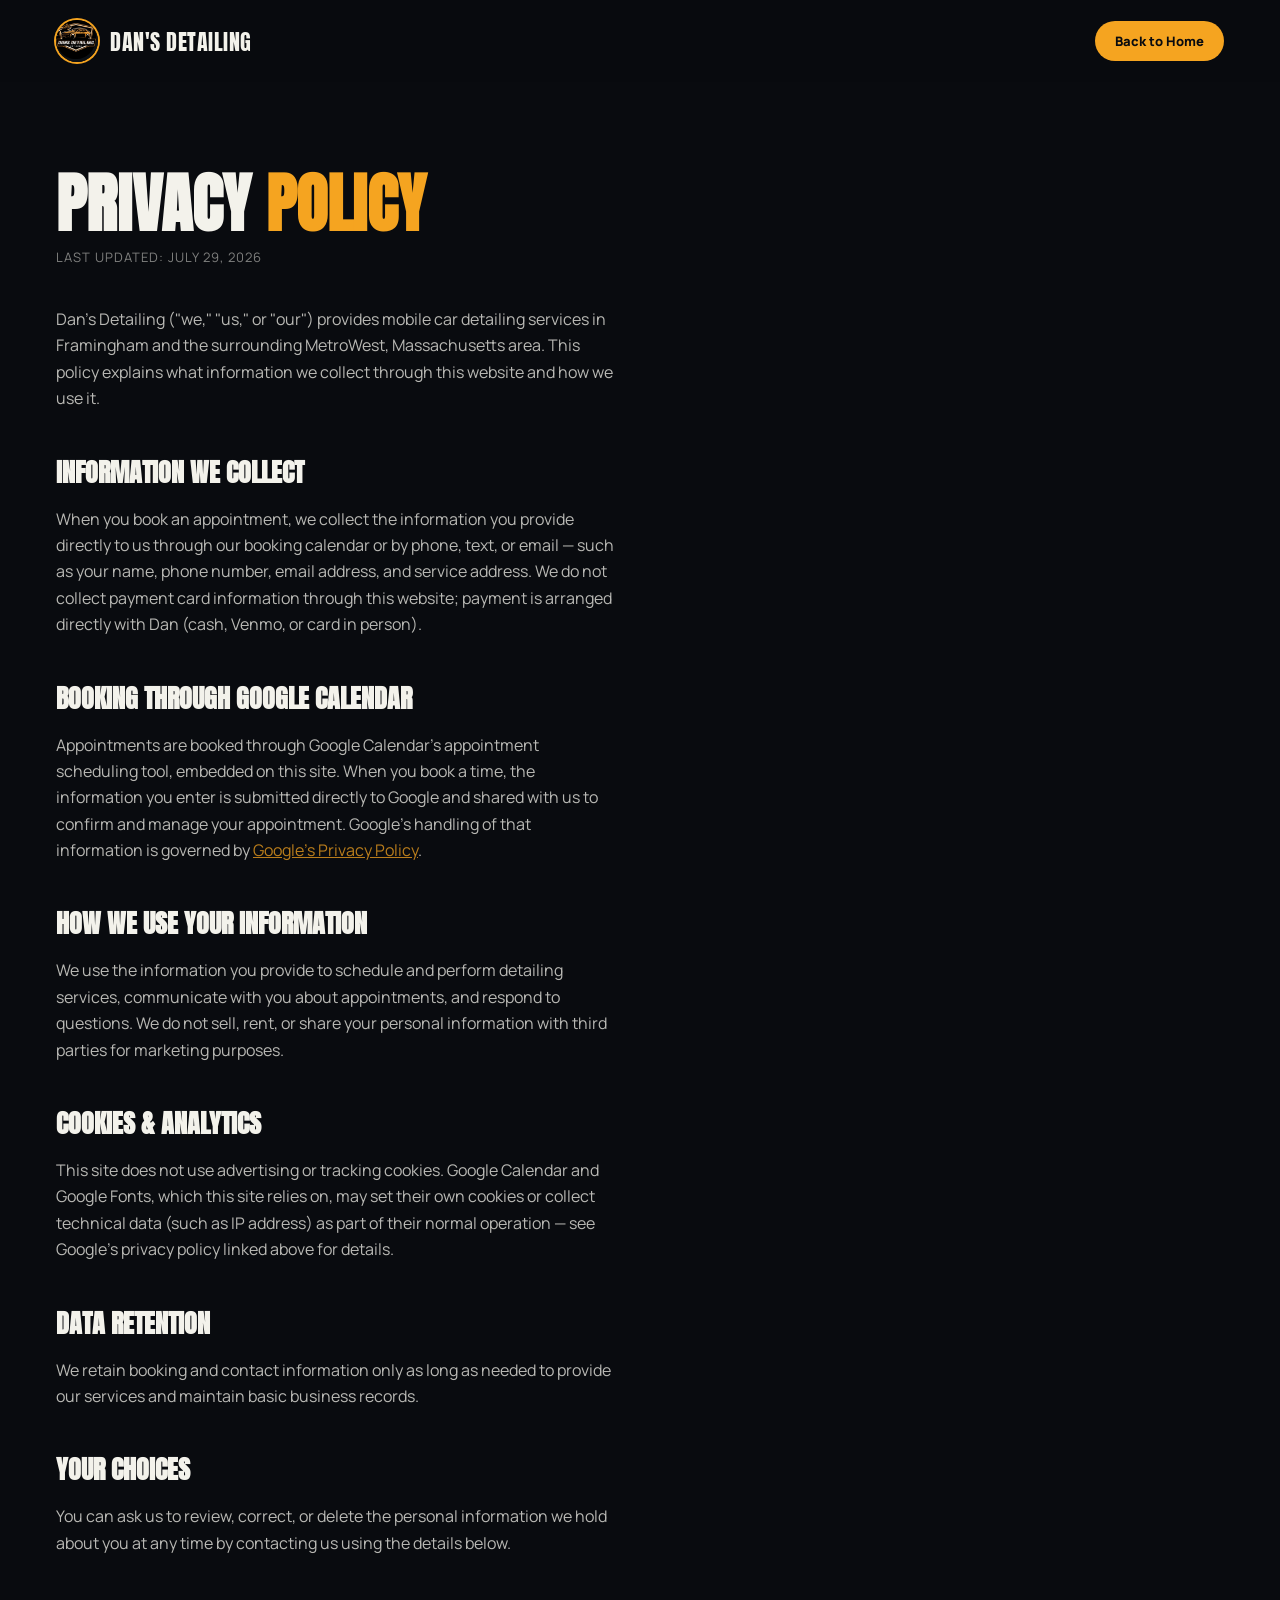
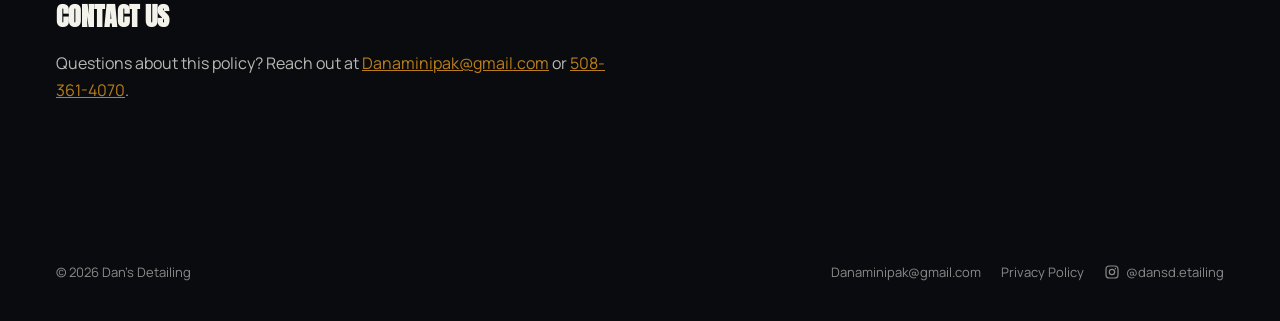
==== privacy.html @ c10e2617 "Add Instagram icon to footer and a privacy policy page Footer now shows an Instagram glyph next to t" ====
<!DOCTYPE html>
<html lang="en">
<head>
<meta charset="utf-8">
<meta name="viewport" content="width=device-width, initial-scale=1">
<title>Privacy Policy | Dan's Detailing</title>
<meta name="description" content="Privacy policy for Dan's Detailing, mobile car detailing in Framingham and MetroWest, MA.">
<link rel="icon" href="assets/dans-detailing-logo.png">
<link rel="preconnect" href="https://fonts.googleapis.com">
<link rel="preconnect" href="https://fonts.gstatic.com" crossorigin>
<link href="https://fonts.googleapis.com/css2?family=Anton&family=Manrope:wght@400;500;600;700;800&display=swap" rel="stylesheet">
<link rel="stylesheet" href="styles.css">
</head>
<body>

<nav class="nav">
  <div class="brand">
    <a href="index.html" style="display:flex;align-items:center;gap:12px;">
      <img src="assets/dans-detailing-logo.png" alt="Dan's Detailing logo" class="brand-logo">
      <span class="brand-name">Dan's Detailing</span>
    </a>
  </div>
  <a href="index.html" class="nav-phone">Back to Home</a>
</nav>

<section class="legal">
  <h1 class="legal-title">Privacy <span class="accent">Policy</span></h1>
  <p class="legal-updated">Last updated: July 29, 2026</p>

  <p class="body-copy">Dan's Detailing ("we," "us," or "our") provides mobile car detailing services in Framingham and the surrounding MetroWest, Massachusetts area. This policy explains what information we collect through this website and how we use it.</p>

  <h2 class="legal-heading">Information We Collect</h2>
  <p class="body-copy">When you book an appointment, we collect the information you provide directly to us through our booking calendar or by phone, text, or email — such as your name, phone number, email address, and service address. We do not collect payment card information through this website; payment is arranged directly with Dan (cash, Venmo, or card in person).</p>

  <h2 class="legal-heading">Booking Through Google Calendar</h2>
  <p class="body-copy">Appointments are booked through Google Calendar's appointment scheduling tool, embedded on this site. When you book a time, the information you enter is submitted directly to Google and shared with us to confirm and manage your appointment. Google's handling of that information is governed by <a href="https://policies.google.com/privacy" target="_blank" rel="noopener">Google's Privacy Policy</a>.</p>

  <h2 class="legal-heading">How We Use Your Information</h2>
  <p class="body-copy">We use the information you provide to schedule and perform detailing services, communicate with you about appointments, and respond to questions. We do not sell, rent, or share your personal information with third parties for marketing purposes.</p>

  <h2 class="legal-heading">Cookies &amp; Analytics</h2>
  <p class="body-copy">This site does not use advertising or tracking cookies. Google Calendar and Google Fonts, which this site relies on, may set their own cookies or collect technical data (such as IP address) as part of their normal operation — see Google's privacy policy linked above for details.</p>

  <h2 class="legal-heading">Data Retention</h2>
  <p class="body-copy">We retain booking and contact information only as long as needed to provide our services and maintain basic business records.</p>

  <h2 class="legal-heading">Your Choices</h2>
  <p class="body-copy">You can ask us to review, correct, or delete the personal information we hold about you at any time by contacting us using the details below.</p>

  <h2 class="legal-heading">Contact Us</h2>
  <p class="body-copy">Questions about this policy? Reach out at <a href="mailto:Danaminipak@gmail.com">Danaminipak@gmail.com</a> or <a href="tel:5083614070">508-361-4070</a>.</p>
</section>

<footer class="footer">
  <div>© 2026 Dan's Detailing</div>
  <div class="footer-links">
    <a href="mailto:Danaminipak@gmail.com">Danaminipak@gmail.com</a>
    <a href="privacy.html">Privacy Policy</a>
    <a href="https://www.instagram.com/dansd.etailing/" target="_blank" rel="noopener" class="ig-link">
      <svg class="ig-icon" viewBox="0 0 24 24" fill="none" stroke="currentColor" stroke-width="1.8" aria-hidden="true">
        <rect x="3" y="3" width="18" height="18" rx="5"/>
        <circle cx="12" cy="12" r="4"/>
        <circle cx="17.2" cy="6.8" r="1" fill="currentColor" stroke="none"/>
      </svg>
      <span>@dansd.etailing</span>
    </a>
  </div>
</footer>

</body>
</html>
---- styles.css ----
:root {
  --bg: oklch(15% 0.01 260);
  --bg-2: oklch(20% 0.015 260);
  --bg-3: oklch(12% 0.01 260);
  --fg: oklch(96% 0.01 100);
  --accent: oklch(78% 0.16 72);
}

* { box-sizing: border-box; }

html { scroll-behavior: smooth; }

body {
  margin: 0;
  background: var(--bg);
  color: var(--fg);
  font-family: 'Manrope', sans-serif;
  overflow-x: hidden;
}

a { color: inherit; text-decoration: none; }

::selection { background: var(--accent); color: var(--bg); }

.accent { color: var(--accent); }

@keyframes marquee {
  from { transform: translateX(0); }
  to { transform: translateX(-50%); }
}

@keyframes fadeUp {
  from { opacity: 0; transform: translateY(36px); }
  to { opacity: 1; transform: none; }
}

.reveal {
  animation: fadeUp .9s cubic-bezier(.2,.8,.2,1) both;
}
@supports (animation-timeline: view()) {
  .reveal {
    animation-timeline: view();
    animation-range: entry 0% cover 25%;
  }
}

.btn {
  display: inline-block;
  border-radius: 999px;
  font-weight: 800;
  text-transform: uppercase;
  font-size: 15px;
}
.btn-accent { background: var(--accent); color: var(--bg); padding: 18px 34px; }
.btn-outline { border: 2px solid oklch(96% 0.01 100 / 0.3); padding: 16px 32px; font-weight: 700; }
.btn-dark { background: var(--bg); color: var(--accent); padding: 18px 36px; }
.btn-outline-dark { border: 2px solid var(--bg); padding: 16px 34px; }

/* Nav */
.nav {
  position: sticky;
  top: 0;
  z-index: 50;
  display: flex;
  align-items: center;
  justify-content: space-between;
  gap: 20px;
  flex-wrap: wrap;
  padding: 20px clamp(20px, 5vw, 56px);
  background: oklch(15% 0.01 260 / 0.85);
  backdrop-filter: blur(10px);
}
.brand { display: flex; align-items: center; gap: 12px; }
.brand-logo { width: 42px; height: 42px; border-radius: 50%; display: block; box-shadow: 0 0 0 2px var(--accent); }
.brand-name { font-family: 'Anton', sans-serif; font-size: 22px; letter-spacing: 0.5px; text-transform: uppercase; }
.nav-links { display: flex; gap: clamp(14px, 3vw, 32px); font-size: 14px; font-weight: 600; flex-wrap: wrap; text-transform: uppercase; }
.nav-phone { background: var(--accent); color: var(--bg); font-size: 13px; font-weight: 800; padding: 11px 20px; border-radius: 999px; }

/* Hero */
.hero { position: relative; padding: clamp(50px, 8vw, 90px) clamp(20px, 5vw, 56px) 0; }
.hero-title {
  font-family: 'Anton', sans-serif;
  font-size: clamp(52px, 12vw, 168px);
  line-height: 0.88;
  text-transform: uppercase;
  letter-spacing: -1px;
}
.hero-row {
  display: grid;
  grid-template-columns: repeat(auto-fit, minmax(280px, 1fr));
  gap: 24px;
  margin-top: 40px;
  align-items: end;
}
.hero-copy { font-size: clamp(16px, 1.8vw, 20px); line-height: 1.5; opacity: 0.8; max-width: 44ch; margin: 0; }
.hero-ctas { display: flex; gap: 14px; flex-wrap: wrap; justify-self: start; }

/* Marquee */
.marquee-wrap {
  margin-top: clamp(50px, 8vw, 90px);
  transform: rotate(-1.5deg);
  background: var(--accent);
  overflow: hidden;
  padding: 16px 0;
}
.marquee {
  display: flex;
  gap: 40px;
  white-space: nowrap;
  animation: marquee 18s linear infinite;
  width: max-content;
}
.marquee span {
  font-family: 'Anton', sans-serif;
  font-size: 22px;
  color: var(--bg);
  text-transform: uppercase;
}

/* About */
.about {
  padding: clamp(70px, 10vw, 110px) clamp(20px, 5vw, 56px);
  border-bottom: 4px solid oklch(15% 0 0);
  display: grid;
  grid-template-columns: minmax(220px, 320px) 1fr;
  gap: clamp(28px, 5vw, 48px);
  align-items: center;
}
.about-photo { border-radius: 50%; overflow: hidden; aspect-ratio: 1; border: 4px solid var(--accent); }
.about-photo img { width: 100%; height: 100%; object-fit: cover; display: block; }
.section-title { font-family: 'Anton', sans-serif; font-size: clamp(30px, 4.4vw, 54px); text-transform: uppercase; margin: 0 0 20px; line-height: 1; }
.body-copy { font-size: 16px; line-height: 1.65; opacity: 0.75; max-width: 56ch; margin: 0 0 14px; }
.body-copy:last-child { margin-bottom: 0; }

/* Services */
.services { padding: clamp(70px, 10vw, 120px) clamp(20px, 5vw, 56px); }
.section-head { display: flex; justify-content: space-between; align-items: flex-end; flex-wrap: wrap; gap: 16px; margin-bottom: 44px; }
.eyebrow { font-size: 14px; opacity: 0.5; text-transform: uppercase; letter-spacing: 1px; }
.card-grid { display: grid; grid-template-columns: repeat(auto-fit, minmax(260px, 1fr)); gap: 2px; }
.card {
  background: var(--bg-2);
  padding: 32px;
  transition: background .3s, color .3s;
  clip-path: polygon(0 0, 100% 0, 100% 100%, 12px 100%, 0 calc(100% - 12px));
}
.card:hover { background: var(--accent); color: var(--bg); }
.card:hover .card-items { opacity: 0.7; }
.card-n { font-family: 'Anton', sans-serif; font-size: 40px; opacity: 0.25; margin-bottom: 20px; }
.card-title { font-size: 21px; font-weight: 800; margin-bottom: 14px; text-transform: uppercase; }
.card-items { display: flex; flex-direction: column; gap: 6px; font-size: 13px; opacity: 0.65; }

/* Steps */
.steps { padding: 0 clamp(20px, 5vw, 56px) clamp(70px, 10vw, 120px); }
.steps-grid { display: flex; flex-wrap: wrap; gap: 2px; background: oklch(96% 0.01 100 / 0.08); }
.step { flex: 1 1 200px; background: var(--bg); padding: 28px 22px; }
.step-n { font-family: 'Anton', sans-serif; font-size: 32px; color: var(--accent); margin-bottom: 14px; }
.step-title { font-weight: 700; font-size: 16px; margin-bottom: 8px; text-transform: uppercase; }
.step-desc { font-size: 13px; opacity: 0.6; line-height: 1.5; }

/* Before / After */
.before-after { padding: 0 clamp(20px, 5vw, 56px) clamp(70px, 10vw, 120px); }
.ba-title { font-family: 'Anton', sans-serif; font-size: clamp(28px, 4vw, 48px); text-transform: uppercase; margin-bottom: 32px; }
.ba-grid { display: grid; grid-template-columns: repeat(auto-fit, minmax(280px, 1fr)); gap: 16px; }
.ba-slot {
  aspect-ratio: 4 / 3;
  display: flex;
  align-items: center;
  justify-content: center;
  text-align: center;
  padding: 16px;
  border: 1px dashed oklch(96% 0.01 100 / 0.3);
  border-radius: 12px;
  background: var(--bg-2);
  font-size: 14px;
  opacity: 0.6;
}

/* Pricing */
.pricing { padding: clamp(70px, 10vw, 120px) clamp(20px, 5vw, 56px); background: var(--bg-3); }
.pricing-grid { display: grid; grid-template-columns: repeat(auto-fit, minmax(240px, 1fr)); gap: 16px; margin-top: 44px; }
.price-card {
  display: block;
  background: var(--bg-2);
  color: var(--fg);
  padding: 32px;
  border-radius: 20px;
  position: relative;
  cursor: pointer;
}
.price-card-accent { background: var(--accent); color: var(--bg); }
.price-tag {
  position: absolute; top: 20px; right: 20px;
  font-size: 11px; font-weight: 800; text-transform: uppercase;
  background: var(--bg); color: var(--accent);
  padding: 4px 12px; border-radius: 999px;
}
.price { font-family: 'Anton', sans-serif; font-size: 44px; margin-bottom: 10px; }
.price-title { font-weight: 700; font-size: 16px; margin-bottom: 10px; text-transform: uppercase; }
.price-desc { font-size: 13px; opacity: 0.75; line-height: 1.5; margin-bottom: 14px; }
.price-cta { font-size: 13px; font-weight: 800; text-transform: uppercase; }

/* Proof / Reviews */
.proof { padding: clamp(70px, 10vw, 120px) clamp(20px, 5vw, 56px); }
.rating { font-size: 14px; font-weight: 700; }
.stars { color: var(--accent); font-size: 13px; letter-spacing: 2px; white-space: nowrap; }
.review-grid { display: grid; grid-template-columns: repeat(auto-fit, minmax(260px, 1fr)); gap: 20px; margin-bottom: 20px; }
.review-card { background: var(--bg-2); padding: 28px; border-radius: 16px; }
.review-head { display: flex; justify-content: space-between; align-items: flex-start; gap: 12px; margin-bottom: 14px; }
.review-name { font-weight: 800; font-size: 16px; text-transform: uppercase; }
.review-text { opacity: 0.7; line-height: 1.6; margin: 0 0 12px; font-size: 14px; }
.review-date { font-size: 12px; opacity: 0.45; text-transform: uppercase; }
.trust-row { display: flex; gap: clamp(20px, 4vw, 40px); flex-wrap: wrap; font-weight: 600; font-size: 14px; }

/* FAQ */
.faq { padding: 0 clamp(20px, 5vw, 56px) clamp(80px, 10vw, 130px); max-width: 900px; }
.faq-list { margin-top: 32px; }
.faq-item { border-bottom: 1px solid oklch(96% 0.01 100 / 0.15); }
.faq-q {
  all: unset;
  display: flex;
  justify-content: space-between;
  align-items: center;
  padding: 22px 0;
  cursor: pointer;
  gap: 16px;
  width: 100%;
  box-sizing: border-box;
}
.faq-q span:first-child { font-size: 17px; font-weight: 700; }
.faq-icon { font-family: 'Anton', sans-serif; font-size: 20px; color: var(--accent); transition: transform .3s; display: inline-block; }
.faq-item.open .faq-icon { transform: rotate(45deg); }
.faq-a {
  font-size: 15px; opacity: 0.65; line-height: 1.6; max-width: 65ch;
  padding-bottom: 0;
  max-height: 0;
  overflow: hidden;
  transition: max-height .3s ease, padding-bottom .3s ease;
}
.faq-item.open .faq-a { max-height: 300px; padding-bottom: 22px; }

/* Book */
.book { padding: clamp(80px, 12vw, 150px) clamp(20px, 5vw, 56px); background: var(--accent); color: var(--bg); text-align: center; }
.book-title { font-family: 'Anton', sans-serif; font-size: clamp(34px, 6vw, 84px); text-transform: uppercase; margin: 0 0 28px; line-height: 0.95; }
.book-ctas { display: flex; gap: 16px; justify-content: center; flex-wrap: wrap; margin-bottom: 44px; }
.book-frame {
  max-width: 760px; margin: 0 auto;
  background: white; border-radius: 20px; overflow: hidden;
  box-shadow: 0 20px 60px oklch(0% 0 0 / 0.25);
}
.book-frame iframe { border: 0; width: 100%; height: 600px; display: block; }

/* Responsive */
@media (max-width: 640px) {
  .about { grid-template-columns: 1fr; }
  .about-photo { max-width: 240px; margin: 0 auto; }
  .hero-title { font-size: clamp(44px, 16vw, 96px); }
  .book-frame iframe { height: 480px; }
}

/* Legal pages */
.legal { padding: clamp(60px, 8vw, 90px) clamp(20px, 5vw, 56px) clamp(80px, 10vw, 120px); max-width: 760px; }
.legal-title { font-family: 'Anton', sans-serif; font-size: clamp(38px, 6vw, 64px); text-transform: uppercase; margin: 0 0 12px; line-height: 1; }
.legal-updated { font-size: 13px; opacity: 0.5; text-transform: uppercase; letter-spacing: 1px; margin: 0 0 40px; }
.legal-heading { font-family: 'Anton', sans-serif; font-size: clamp(20px, 2.6vw, 26px); text-transform: uppercase; margin: 40px 0 14px; }
.legal .body-copy a { color: var(--accent); text-decoration: underline; }

/* Footer */
.footer {
  padding: 40px clamp(20px, 5vw, 56px);
  display: flex; justify-content: space-between; gap: 16px; flex-wrap: wrap;
  font-size: 13px; opacity: 0.55;
}
.footer-links { display: flex; align-items: center; gap: 20px; flex-wrap: wrap; }
.ig-link { display: flex; align-items: center; gap: 6px; transition: color .2s; }
.ig-link:hover { color: var(--accent); }
.ig-icon { width: 16px; height: 16px; flex-shrink: 0; }
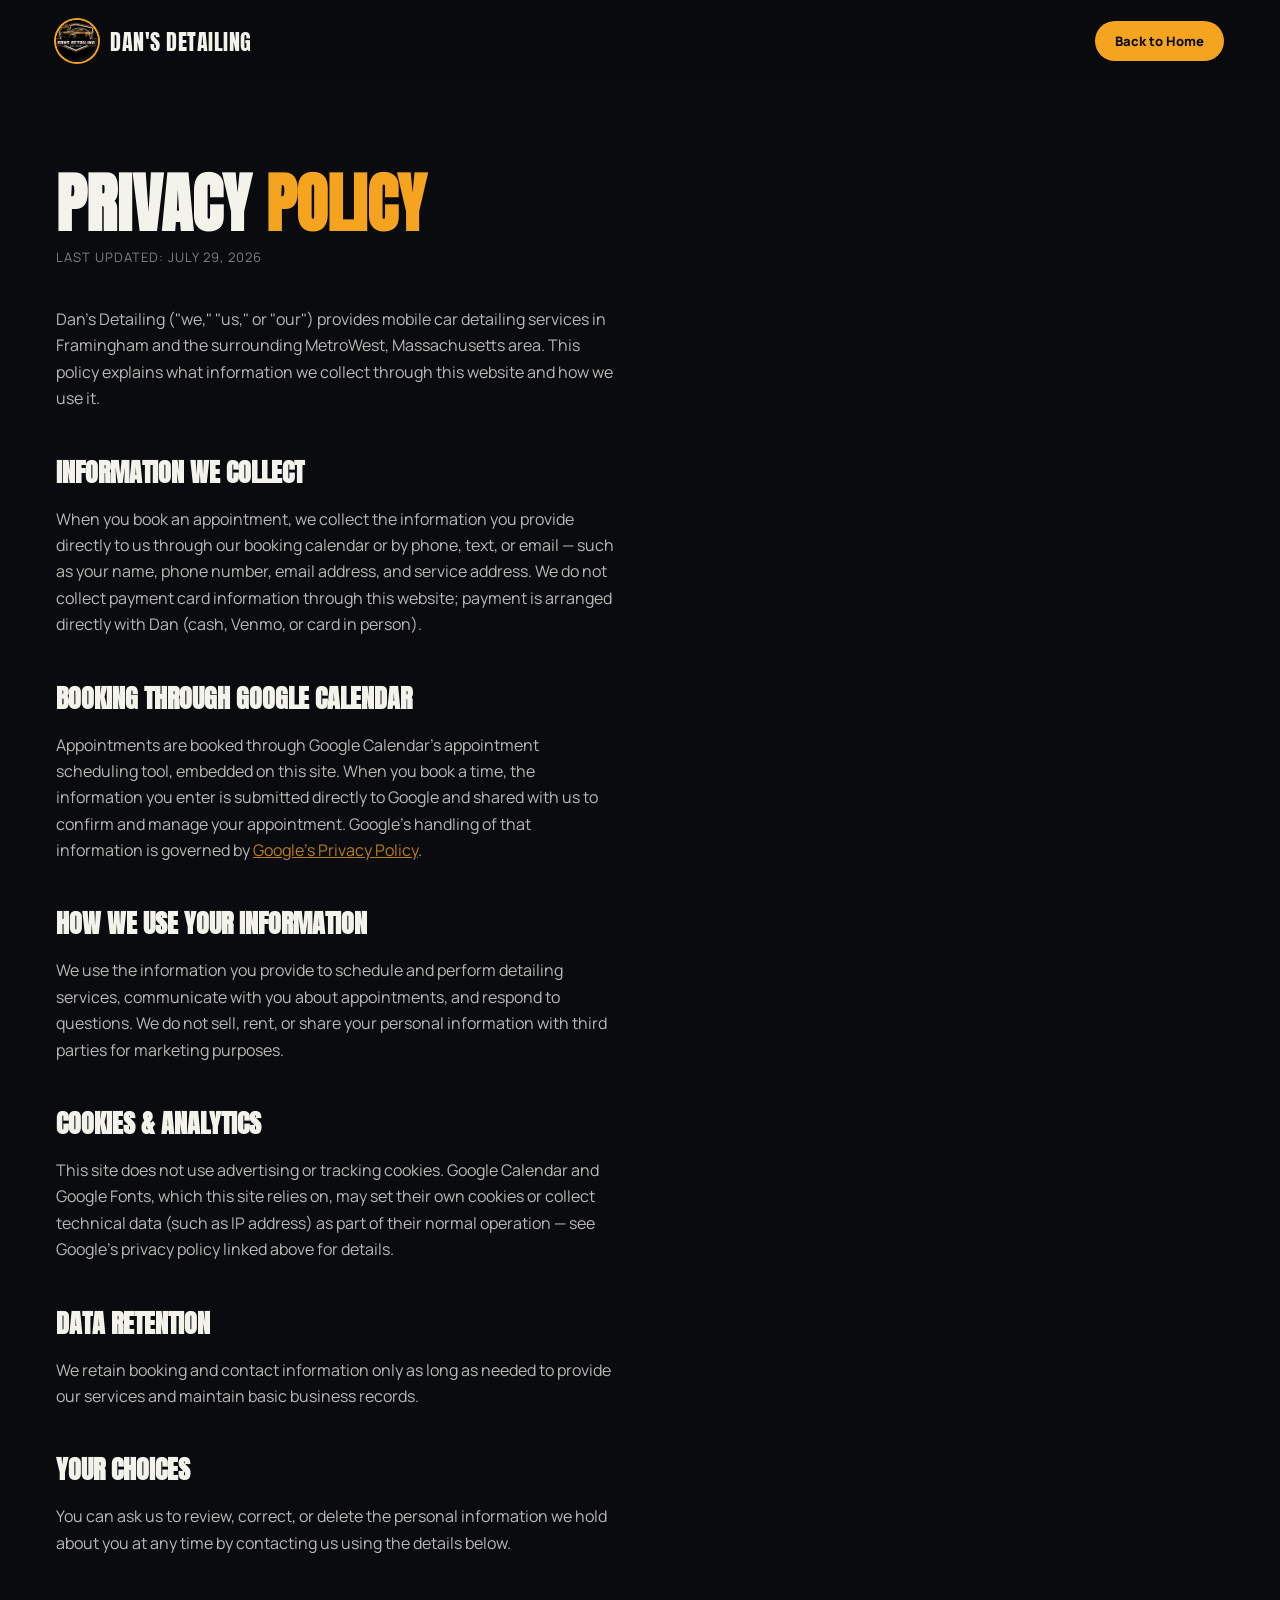
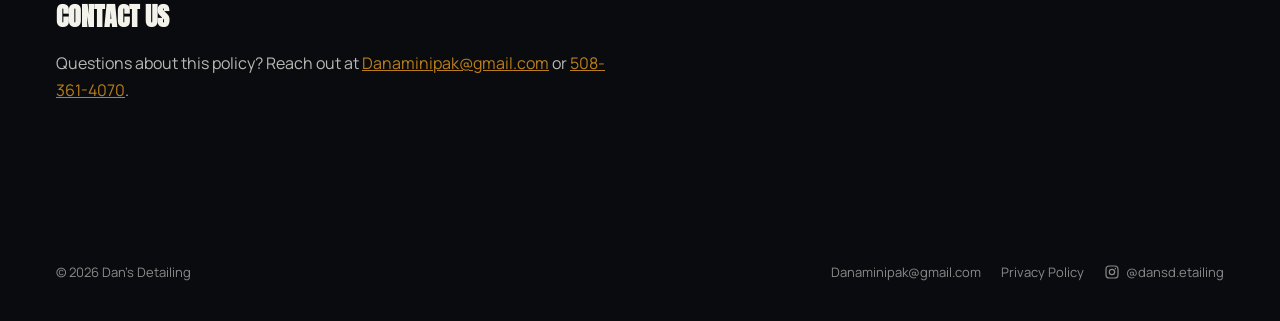
==== commit ef8289ba: "Improve mobile performance: fix LCP delay, shrink images - Remove the scroll-driven .reveal fade-in " ====
--- a/privacy.html
+++ b/privacy.html
@@ -5,7 +5,7 @@
 <meta name="viewport" content="width=device-width, initial-scale=1">
 <title>Privacy Policy | Dan's Detailing</title>
 <meta name="description" content="Privacy policy for Dan's Detailing, mobile car detailing in Framingham and MetroWest, MA.">
-<link rel="icon" href="assets/dans-detailing-logo.png">
+<link rel="icon" href="assets/dans-detailing-logo.jpg">
 <link rel="preconnect" href="https://fonts.googleapis.com">
 <link rel="preconnect" href="https://fonts.gstatic.com" crossorigin>
 <link href="https://fonts.googleapis.com/css2?family=Anton&family=Manrope:wght@400;500;600;700;800&display=swap" rel="stylesheet">
@@ -16,7 +16,7 @@
 <nav class="nav">
   <div class="brand">
     <a href="index.html" style="display:flex;align-items:center;gap:12px;">
-      <img src="assets/dans-detailing-logo.png" alt="Dan's Detailing logo" class="brand-logo">
+      <img src="assets/dans-detailing-logo.jpg" alt="Dan's Detailing logo" class="brand-logo" width="200" height="190">
       <span class="brand-name">Dan's Detailing</span>
     </a>
   </div>
--- a/styles.css
+++ b/styles.css
@@ -71,7 +71,7 @@
   backdrop-filter: blur(10px);
 }
 .brand { display: flex; align-items: center; gap: 12px; }
-.brand-logo { width: 42px; height: 42px; border-radius: 50%; display: block; box-shadow: 0 0 0 2px var(--accent); }
+.brand-logo { width: 42px; height: 42px; border-radius: 50%; display: block; object-fit: cover; box-shadow: 0 0 0 2px var(--accent); }
 .brand-name { font-family: 'Anton', sans-serif; font-size: 22px; letter-spacing: 0.5px; text-transform: uppercase; }
 .nav-links { display: flex; gap: clamp(14px, 3vw, 32px); font-size: 14px; font-weight: 600; flex-wrap: wrap; text-transform: uppercase; }
 .nav-phone { background: var(--accent); color: var(--bg); font-size: 13px; font-weight: 800; padding: 11px 20px; border-radius: 999px; }
@@ -161,19 +161,44 @@
 .before-after { padding: 0 clamp(20px, 5vw, 56px) clamp(70px, 10vw, 120px); }
 .ba-title { font-family: 'Anton', sans-serif; font-size: clamp(28px, 4vw, 48px); text-transform: uppercase; margin-bottom: 32px; }
 .ba-grid { display: grid; grid-template-columns: repeat(auto-fit, minmax(280px, 1fr)); gap: 16px; }
-.ba-slot {
+.ba-grid + .ba-grid { margin-top: 16px; }
+.ba-photo {
+  position: relative;
   aspect-ratio: 4 / 3;
+  border-radius: 12px;
+  overflow: hidden;
+  background: var(--bg-2);
+}
+.ba-photo img { width: 100%; height: 100%; object-fit: cover; display: block; }
+.ba-badge {
+  position: absolute;
+  top: 14px;
+  left: 14px;
+  font-size: 11px;
+  font-weight: 800;
+  letter-spacing: 1px;
+  text-transform: uppercase;
+  padding: 6px 14px;
+  border-radius: 999px;
+}
+.ba-badge-before { background: oklch(15% 0.01 260 / 0.85); color: var(--fg); backdrop-filter: blur(4px); }
+.ba-badge-after { background: var(--accent); color: var(--bg); }
+.ba-more {
   display: flex;
   align-items: center;
   justify-content: center;
+  gap: 10px;
+  margin-top: 28px;
+  padding: 18px;
+  border: 2px solid oklch(96% 0.01 100 / 0.3);
+  border-radius: 999px;
+  font-weight: 700;
+  font-size: 14px;
   text-align: center;
-  padding: 16px;
-  border: 1px dashed oklch(96% 0.01 100 / 0.3);
-  border-radius: 12px;
-  background: var(--bg-2);
-  font-size: 14px;
-  opacity: 0.6;
-}
+  transition: border-color .2s, color .2s;
+}
+.ba-more:hover { border-color: var(--accent); color: var(--accent); }
+.ba-more .ig-icon { width: 18px; height: 18px; flex-shrink: 0; }
 
 /* Pricing */
 .pricing { padding: clamp(70px, 10vw, 120px) clamp(20px, 5vw, 56px); background: var(--bg-3); }
@@ -199,6 +224,26 @@
 .price-desc { font-size: 13px; opacity: 0.75; line-height: 1.5; margin-bottom: 14px; }
 .price-cta { font-size: 13px; font-weight: 800; text-transform: uppercase; }
 
+.addons { margin-top: 40px; }
+.addons-eyebrow { margin-bottom: 16px; }
+.addon-card {
+  display: flex;
+  align-items: center;
+  justify-content: space-between;
+  gap: 20px;
+  flex-wrap: wrap;
+  background: var(--bg-2);
+  border-radius: 16px;
+  padding: 22px 28px;
+  cursor: pointer;
+  transition: background .3s, color .3s;
+}
+.addon-card:hover { background: var(--accent); color: var(--bg); }
+.addon-card:hover .addon-desc { opacity: 0.75; }
+.addon-title { font-weight: 800; font-size: 16px; text-transform: uppercase; margin-bottom: 4px; }
+.addon-desc { font-size: 13px; opacity: 0.65; line-height: 1.5; }
+.addon-price { font-family: 'Anton', sans-serif; font-size: 28px; white-space: nowrap; }
+
 /* Proof / Reviews */
 .proof { padding: clamp(70px, 10vw, 120px) clamp(20px, 5vw, 56px); }
 .rating { font-size: 14px; font-weight: 700; }
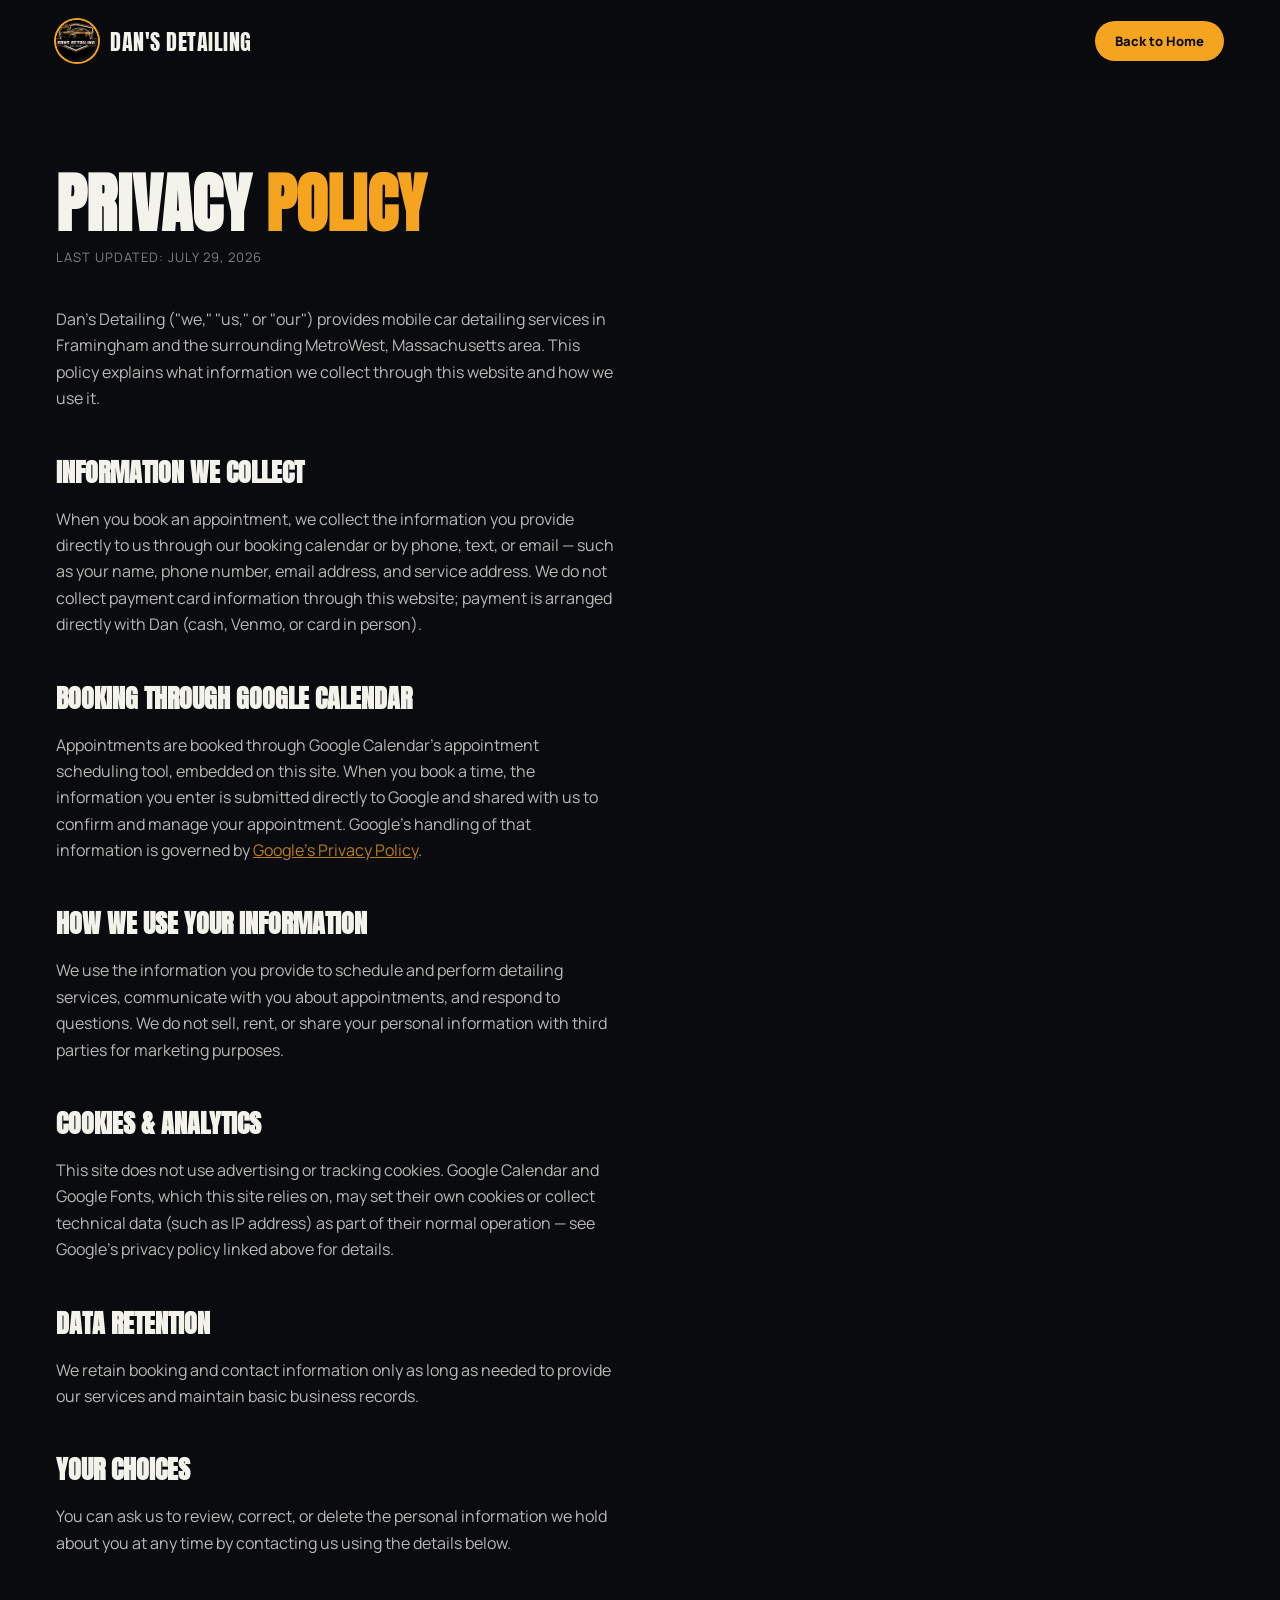
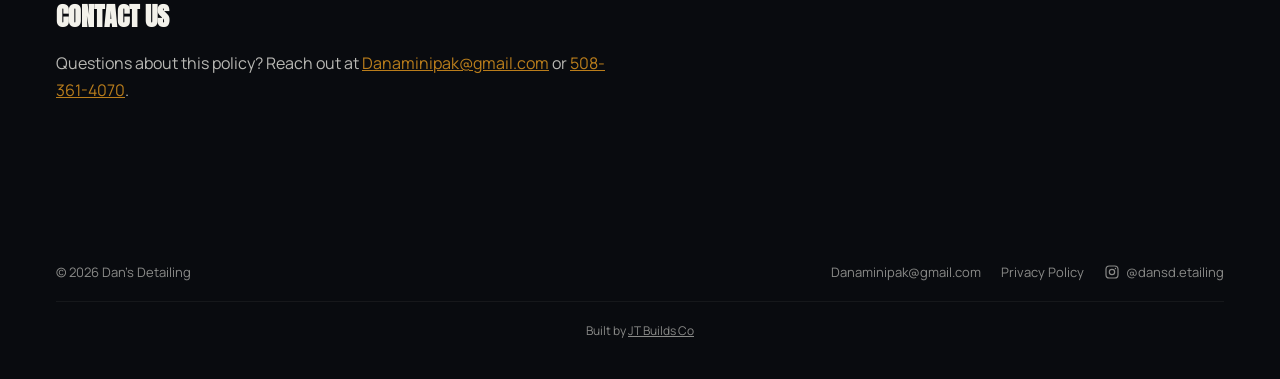
==== commit dbfe2c2c: "Add "Built by JT Builds Co" credit to footer Small centered credit line below the main footer row on" ====
--- a/privacy.html
+++ b/privacy.html
@@ -52,19 +52,22 @@
 </section>
 
 <footer class="footer">
-  <div>© 2026 Dan's Detailing</div>
-  <div class="footer-links">
-    <a href="mailto:Danaminipak@gmail.com">Danaminipak@gmail.com</a>
-    <a href="privacy.html">Privacy Policy</a>
-    <a href="https://www.instagram.com/dansd.etailing/" target="_blank" rel="noopener" class="ig-link">
-      <svg class="ig-icon" viewBox="0 0 24 24" fill="none" stroke="currentColor" stroke-width="1.8" aria-hidden="true">
-        <rect x="3" y="3" width="18" height="18" rx="5"/>
-        <circle cx="12" cy="12" r="4"/>
-        <circle cx="17.2" cy="6.8" r="1" fill="currentColor" stroke="none"/>
-      </svg>
-      <span>@dansd.etailing</span>
-    </a>
+  <div class="footer-row">
+    <div>© 2026 Dan's Detailing</div>
+    <div class="footer-links">
+      <a href="mailto:Danaminipak@gmail.com">Danaminipak@gmail.com</a>
+      <a href="privacy.html">Privacy Policy</a>
+      <a href="https://www.instagram.com/dansd.etailing/" target="_blank" rel="noopener" class="ig-link">
+        <svg class="ig-icon" viewBox="0 0 24 24" fill="none" stroke="currentColor" stroke-width="1.8" aria-hidden="true">
+          <rect x="3" y="3" width="18" height="18" rx="5"/>
+          <circle cx="12" cy="12" r="4"/>
+          <circle cx="17.2" cy="6.8" r="1" fill="currentColor" stroke="none"/>
+        </svg>
+        <span>@dansd.etailing</span>
+      </a>
+    </div>
   </div>
+  <div class="credit">Built by <a href="https://jtbuildsco.com" target="_blank" rel="noopener">JT Builds Co</a></div>
 </footer>
 
 </body>
--- a/styles.css
+++ b/styles.css
@@ -312,10 +312,19 @@
 /* Footer */
 .footer {
   padding: 40px clamp(20px, 5vw, 56px);
-  display: flex; justify-content: space-between; gap: 16px; flex-wrap: wrap;
   font-size: 13px; opacity: 0.55;
 }
+.footer-row { display: flex; justify-content: space-between; gap: 16px; flex-wrap: wrap; }
 .footer-links { display: flex; align-items: center; gap: 20px; flex-wrap: wrap; }
+.credit {
+  margin-top: 20px;
+  padding-top: 20px;
+  border-top: 1px solid oklch(96% 0.01 100 / 0.1);
+  text-align: center;
+  font-size: 12px;
+}
+.credit a { color: inherit; text-decoration: underline; transition: color .2s; }
+.credit a:hover { color: var(--accent); }
 .ig-link { display: flex; align-items: center; gap: 6px; transition: color .2s; }
 .ig-link:hover { color: var(--accent); }
 .ig-icon { width: 16px; height: 16px; flex-shrink: 0; }
